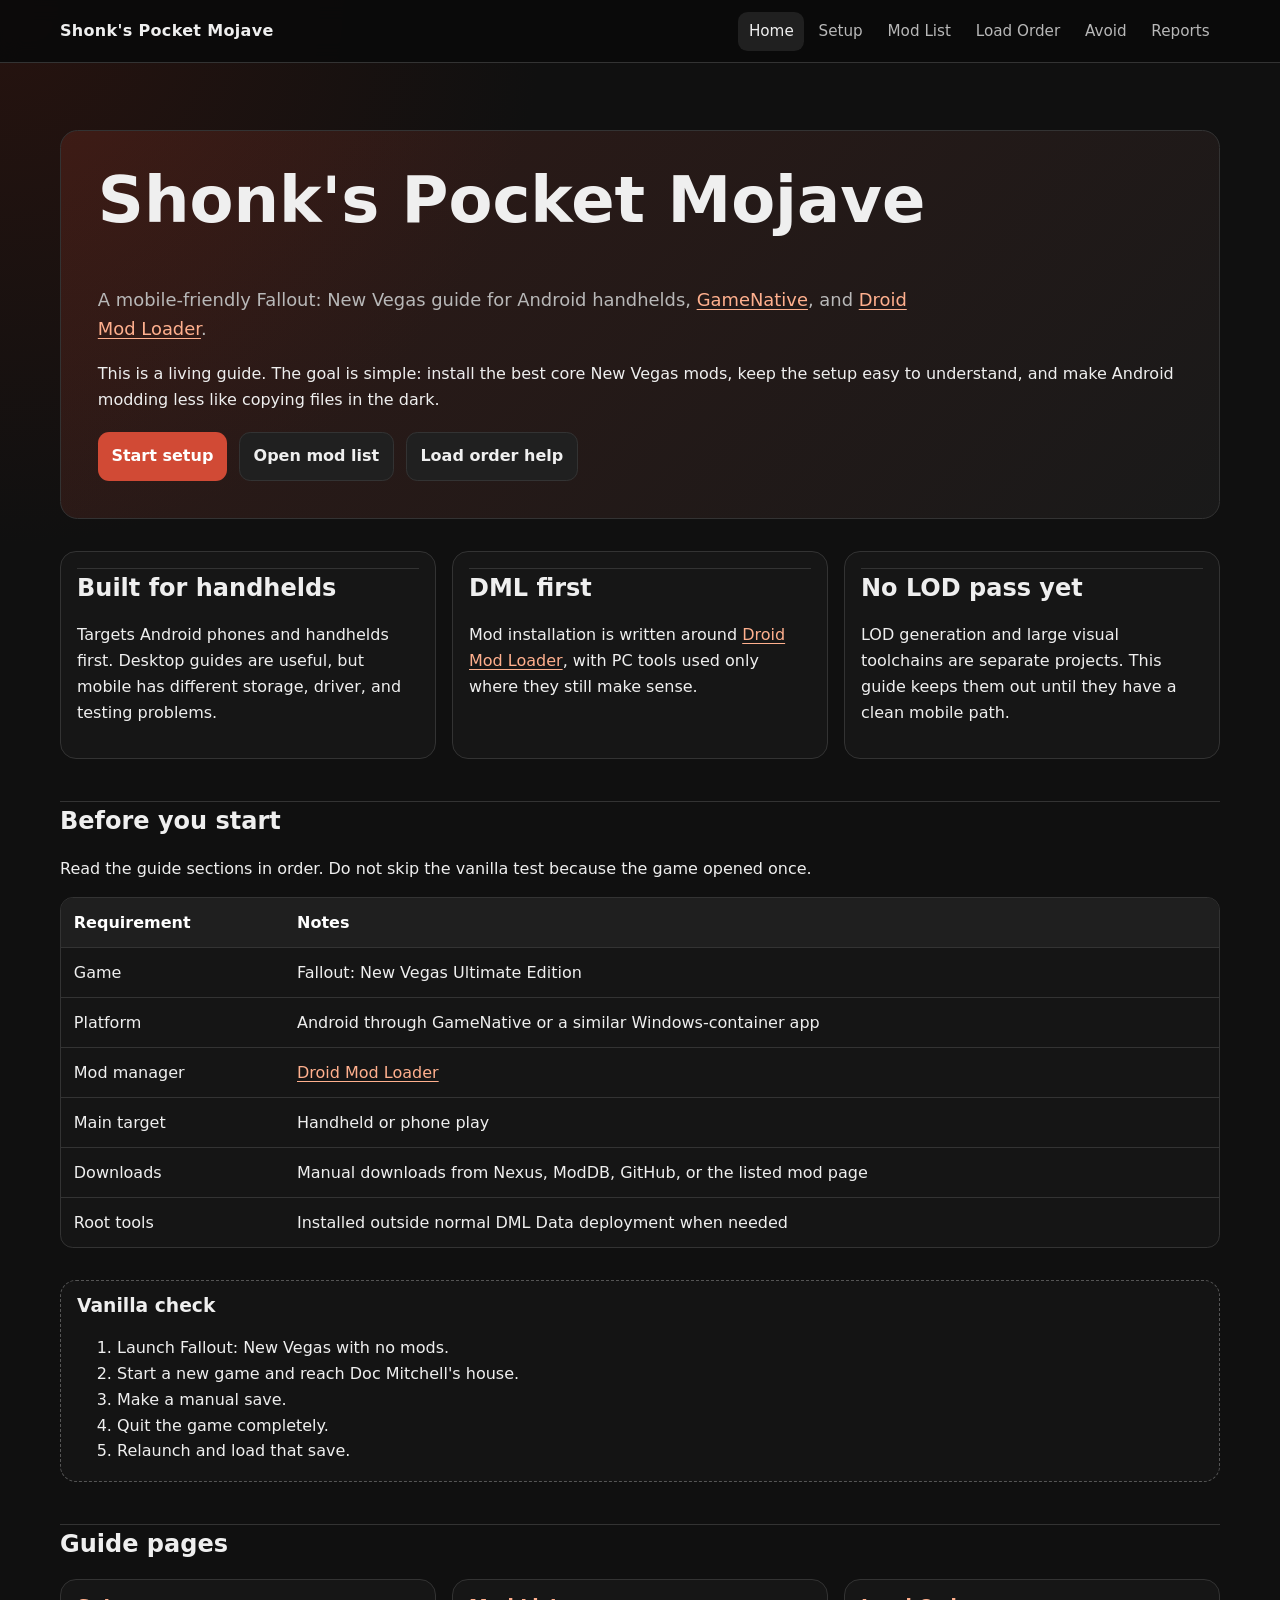
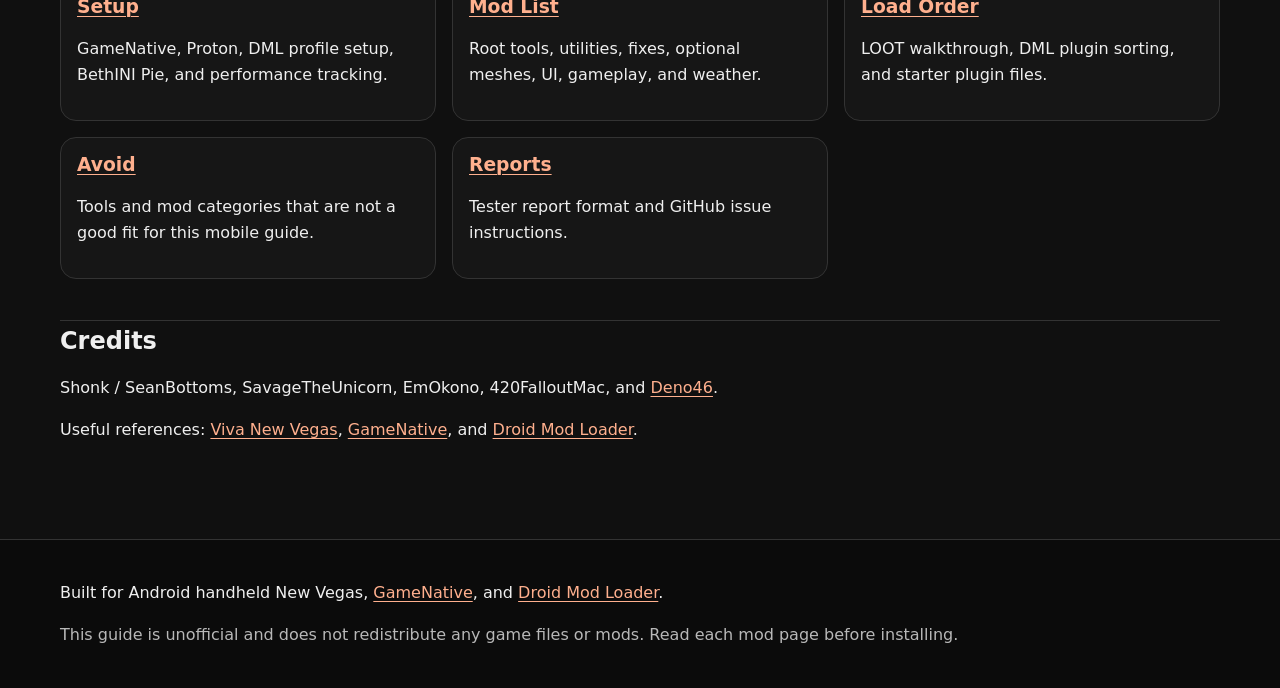
==== index.html @ 0ae74f09 "Update Pocket Mojave guide site" ====
<!doctype html>
<html lang="en">
<head>
  <meta charset="utf-8">
  <meta name="viewport" content="width=device-width, initial-scale=1">
  <title>Home | Shonk's Pocket Mojave</title>
  <meta name="description" content="A New Vegas on Android guide for GameNative, Droid Mod Loader, and handheld tinkering.">
  <link rel="stylesheet" href="styles.css">
</head>
<body>
<header class="site-header">
  <div class="wrap header-grid">
    <a class="brand" href="index.html">Shonk's Pocket Mojave</a>
    <button class="nav-toggle" aria-label="Toggle navigation" onclick="document.body.classList.toggle('nav-open')">Menu</button>
    <nav class="site-nav" aria-label="Main navigation"><a class="active" href="index.html">Home</a><a class="" href="setup.html">Setup</a><a class="" href="mods.html">Mod List</a><a class="" href="load-order.html">Load Order</a><a class="" href="avoid.html">Avoid</a><a class="" href="report.html">Reports</a></nav>
  </div>
</header>
<main class="wrap page">

<section class="hero">
  <h1>Shonk's Pocket Mojave</h1>
  <p class="subtitle">A mobile-friendly Fallout: New Vegas guide for Android handhelds, <a href="https://github.com/utkarshdalal/GameNative" target="_blank" rel="noopener">GameNative</a>, and <a href="https://github.com/CyberShonk/DroidModLoader" target="_blank" rel="noopener">Droid Mod Loader</a>.</p>
  <p>This is a living guide. The goal is simple: install the best core New Vegas mods, keep the setup easy to understand, and make Android modding less like copying files in the dark.</p>
  <div class="actions"><a class="button" href="setup.html">Start setup</a><a class="button secondary" href="mods.html">Open mod list</a><a class="button secondary" href="load-order.html">Load order help</a></div>
</section>
<section class="grid">
  <article class="card"><h2>Built for handhelds</h2><p>Targets Android phones and handhelds first. Desktop guides are useful, but mobile has different storage, driver, and testing problems.</p></article>
  <article class="card"><h2>DML first</h2><p>Mod installation is written around <a href="https://github.com/CyberShonk/DroidModLoader" target="_blank" rel="noopener">Droid Mod Loader</a>, with PC tools used only where they still make sense.</p></article>
  <article class="card"><h2>No LOD pass yet</h2><p>LOD generation and large visual toolchains are separate projects. This guide keeps them out until they have a clean mobile path.</p></article>
</section>
<section>
  <h2>Before you start</h2>
  <p>Read the guide sections in order. Do not skip the vanilla test because the game opened once.</p>
  <div class="table-wrap"><table class="mod-table"><thead><tr><th>Requirement</th><th>Notes</th></tr></thead><tbody><tr><td data-label="Requirement">Game</td><td data-label="Notes">Fallout: New Vegas Ultimate Edition</td></tr><tr><td data-label="Requirement">Platform</td><td data-label="Notes">Android through GameNative or a similar Windows-container app</td></tr><tr><td data-label="Requirement">Mod manager</td><td data-label="Notes"><a href="https://github.com/CyberShonk/DroidModLoader" target="_blank" rel="noopener">Droid Mod Loader</a></td></tr><tr><td data-label="Requirement">Main target</td><td data-label="Notes">Handheld or phone play</td></tr><tr><td data-label="Requirement">Downloads</td><td data-label="Notes">Manual downloads from Nexus, ModDB, GitHub, or the listed mod page</td></tr><tr><td data-label="Requirement">Root tools</td><td data-label="Notes">Installed outside normal DML Data deployment when needed</td></tr></tbody></table></div>
  <section class="check-card"><h3>Vanilla check</h3><ol><li>Launch Fallout: New Vegas with no mods.</li><li>Start a new game and reach Doc Mitchell's house.</li><li>Make a manual save.</li><li>Quit the game completely.</li><li>Relaunch and load that save.</li></ol></section>
</section>
<section><h2>Guide pages</h2><div class="grid"><article class="card"><h3><a href="setup.html">Setup</a></h3><p>GameNative, Proton, DML profile setup, BethINI Pie, and performance tracking.</p></article><article class="card"><h3><a href="mods.html">Mod List</a></h3><p>Root tools, utilities, fixes, optional meshes, UI, gameplay, and weather.</p></article><article class="card"><h3><a href="load-order.html">Load Order</a></h3><p>LOOT walkthrough, DML plugin sorting, and starter plugin files.</p></article><article class="card"><h3><a href="avoid.html">Avoid</a></h3><p>Tools and mod categories that are not a good fit for this mobile guide.</p></article><article class="card"><h3><a href="report.html">Reports</a></h3><p>Tester report format and GitHub issue instructions.</p></article></div></section>
<section><h2>Credits</h2><p>Shonk / SeanBottoms, SavageTheUnicorn, EmOkono, 420FalloutMac, and <a href="https://www.nexusmods.com/profile/deno46?gameId=110" target="_blank" rel="noopener">Deno46</a>.</p><p>Useful references: <a href="https://vivanewvegas.moddinglinked.com/" target="_blank" rel="noopener">Viva New Vegas</a>, <a href="https://github.com/utkarshdalal/GameNative" target="_blank" rel="noopener">GameNative</a>, and <a href="https://github.com/CyberShonk/DroidModLoader" target="_blank" rel="noopener">Droid Mod Loader</a>.</p></section>

</main>
<footer class="site-footer">
  <div class="wrap">
    <p>Built for Android handheld New Vegas, <a href="https://github.com/utkarshdalal/GameNative" target="_blank" rel="noopener">GameNative</a>, and <a href="https://github.com/CyberShonk/DroidModLoader" target="_blank" rel="noopener">Droid Mod Loader</a>.</p>
    <p class="small">This guide is unofficial and does not redistribute any game files or mods. Read each mod page before installing.</p>
  </div>
</footer>
<script src="copy.js"></script>
</body>
</html>
---- styles.css ----
:root {
  --bg: #101010;
  --panel: #171717;
  --panel-2: #202020;
  --text: #efefef;
  --muted: #b8b8b8;
  --line: #333;
  --accent: #d14a35;
  --accent-2: #f0b35b;
  --code: #0b0b0b;
  --good: #7cc576;
  --warn: #f3bd62;
  --bad: #ff7769;
  --info: #85b7ff;
  --max: 1160px;
}
* { box-sizing: border-box; }
html { scroll-behavior: smooth; }
body { margin: 0; font-family: system-ui, -apple-system, BlinkMacSystemFont, "Segoe UI", sans-serif; background: radial-gradient(circle at top left, #27130f 0, var(--bg) 34rem); color: var(--text); line-height: 1.62; }
a { color: #ffb08e; text-decoration-thickness: .08em; text-underline-offset: .18em; }
a:hover { color: #ffd1bf; }
.wrap { width: min(var(--max), calc(100% - 2rem)); margin: 0 auto; }
.site-header { position: sticky; top: 0; z-index: 20; background: rgba(10,10,10,.92); border-bottom: 1px solid var(--line); backdrop-filter: blur(10px); }
.header-grid { display: grid; grid-template-columns: auto 1fr; align-items: center; gap: 1rem; min-height: 62px; }
.brand { color: var(--text); font-weight: 800; letter-spacing: .02em; text-decoration: none; white-space: nowrap; }
.site-nav { display: flex; justify-content: flex-end; gap: .25rem; flex-wrap: wrap; }
.site-nav a { color: var(--muted); text-decoration: none; padding: .45rem .65rem; border-radius: .6rem; font-size: .95rem; }
.site-nav a:hover, .site-nav a.active { background: var(--panel-2); color: var(--text); }
.nav-toggle { display: none; background: var(--panel-2); color: var(--text); border: 1px solid var(--line); border-radius: .6rem; padding: .45rem .7rem; justify-self: end; }
.page { padding: 2.2rem 0 4rem; }
.hero { padding: clamp(1.25rem, 4vw, 2.3rem); background: linear-gradient(135deg, rgba(209,74,53,.16), rgba(255,255,255,.04)); border: 1px solid var(--line); border-radius: 1.1rem; margin-bottom: 1.4rem; }
.hero h1 { margin-top: 0; font-size: clamp(2.1rem, 7vw, 4rem); line-height: 1; }
.subtitle { color: var(--muted); font-size: 1.12rem; max-width: 72ch; }
.actions { display: flex; gap: .75rem; flex-wrap: wrap; margin-top: 1.2rem; }
.button { display: inline-flex; align-items: center; gap: .35rem; background: var(--accent); color: white; padding: .65rem .85rem; border-radius: .7rem; font-weight: 700; text-decoration: none; border: 0; }
.button.secondary { background: var(--panel-2); border: 1px solid var(--line); color: var(--text); }
.grid { display: grid; gap: 1rem; grid-template-columns: repeat(3, 1fr); }
.grid.two { grid-template-columns: repeat(2, 1fr); }
.card { background: rgba(23,23,23,.92); border: 1px solid var(--line); border-radius: 1rem; padding: 1rem; min-width: 0; }
.card h3, .card h2 { margin-top: 0; }
section { margin: 2rem 0; }
h1, h2, h3 { line-height: 1.15; }
h2 { margin-top: 2.6rem; padding-top: .4rem; border-top: 1px solid var(--line); }
h3 { margin-top: 1.8rem; }
.small, small { color: var(--muted); }
.callout { border: 1px solid var(--line); border-left: .35rem solid var(--accent); background: rgba(32,32,32,.86); border-radius: .8rem; padding: 1rem; margin: 1rem 0; }
.callout.warn { border-left-color: var(--warn); }
.callout.good { border-left-color: var(--good); }
.callout.bad { border-left-color: var(--bad); }
.table-wrap { margin: 1rem 0; border: 1px solid var(--line); border-radius: .8rem; background: rgba(23,23,23,.82); overflow: hidden; }
table { width: 100%; border-collapse: collapse; }
th, td { padding: .72rem .8rem; border-bottom: 1px solid var(--line); text-align: left; vertical-align: top; }
th { background: #1f1f1f; color: #fff; }
tr:last-child td { border-bottom: 0; }
td:nth-child(2), td:nth-child(3), td:nth-child(4) { white-space: normal; }
.badge { display: inline-block; padding: .14rem .42rem; border-radius: .5rem; font-size: .82rem; font-weight: 800; letter-spacing: .02em; white-space: nowrap; }
.req { background: rgba(124,197,118,.18); color: #baf4b6; }
.rec { background: rgba(240,179,91,.18); color: #ffd99b; }
.opt { background: rgba(255,255,255,.1); color: #d6d6d6; }
.skip { background: rgba(255,119,105,.15); color: #ffb3ab; }
.test { background: rgba(133,183,255,.16); color: #bcd8ff; }
pre { position: relative; overflow-x: auto; background: var(--code); border: 1px solid var(--line); border-radius: .8rem; padding: 1rem; white-space: pre; }
code { font-family: ui-monospace, SFMono-Regular, Menlo, Consolas, monospace; }
.copy-btn { position: absolute; top: .5rem; right: .5rem; border: 1px solid var(--line); background: var(--panel-2); color: var(--text); border-radius: .5rem; padding: .35rem .55rem; cursor: pointer; }
.check-card { background: rgba(23,23,23,.7); border: 1px dashed #555; border-radius: 1rem; padding: .85rem 1rem; }
.check-card h3 { margin-top: 0; }
.check-card ol { margin-bottom: .2rem; }
.site-footer { border-top: 1px solid var(--line); padding: 1.5rem 0; background: #0b0b0b; }
hr { border: 0; border-top: 1px solid var(--line); margin: 2rem 0; }
@media (max-width: 980px) { .grid, .grid.two { grid-template-columns: 1fr; } }
@media (max-width: 820px) {
  .header-grid { grid-template-columns: 1fr auto; }
  .nav-toggle { display: inline-block; }
  .site-nav { display: none; grid-column: 1 / -1; justify-content: flex-start; padding-bottom: .75rem; }
  body.nav-open .site-nav { display: flex; }
  .site-nav a { width: calc(50% - .25rem); background: var(--panel); }
  .wrap { width: min(100% - 1rem, var(--max)); }
  .table-wrap { border: 0; background: transparent; overflow: visible; }
  table, thead, tbody, tr, th, td { display: block; width: 100%; }
  thead { display: none; }
  tr { background: rgba(23,23,23,.9); border: 1px solid var(--line); border-radius: .85rem; margin: .75rem 0; overflow: hidden; }
  td { border-bottom: 1px solid var(--line); padding: .65rem .75rem; }
  td:last-child { border-bottom: 0; }
  td::before { content: attr(data-label); display: block; color: var(--muted); font-size: .78rem; text-transform: uppercase; letter-spacing: .06em; margin-bottom: .15rem; }
}
@media (max-width: 440px) { .site-nav a { width: 100%; } .actions .button { width: 100%; justify-content: center; } .brand { white-space: normal; } }
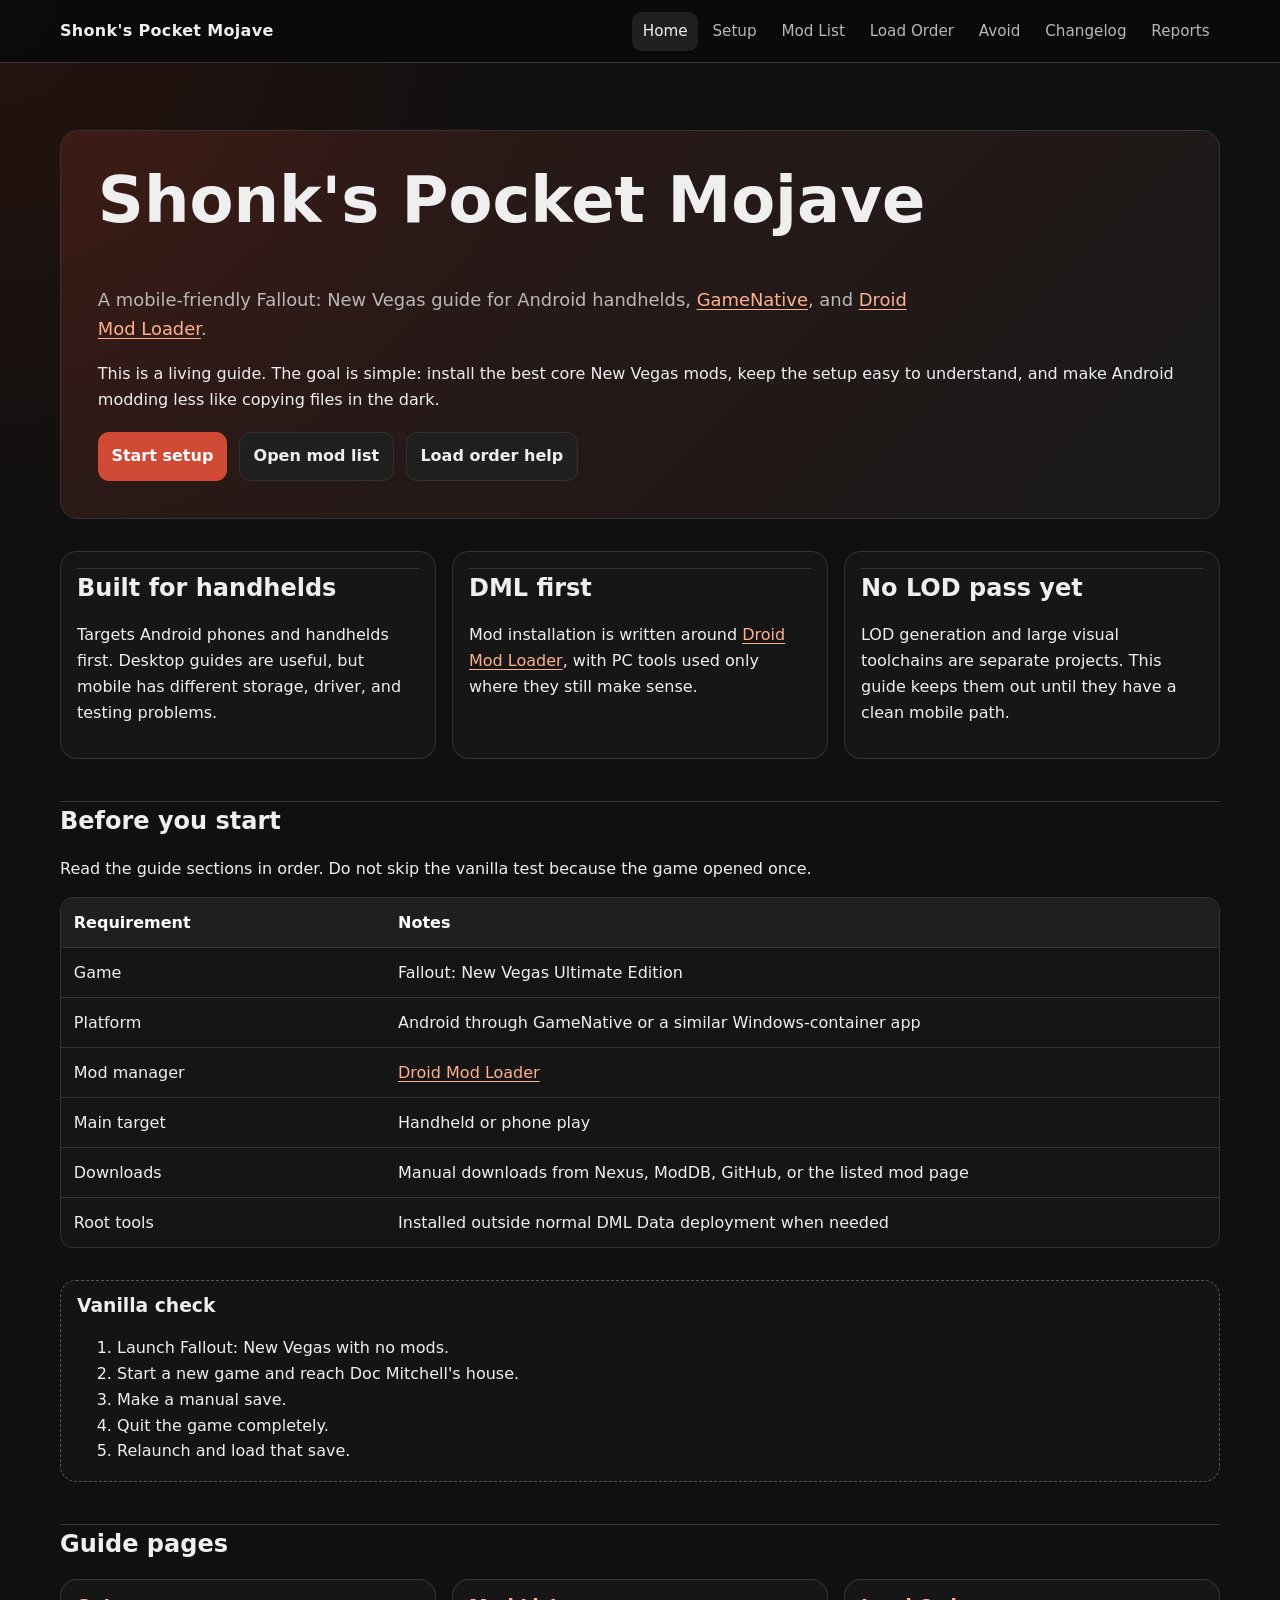
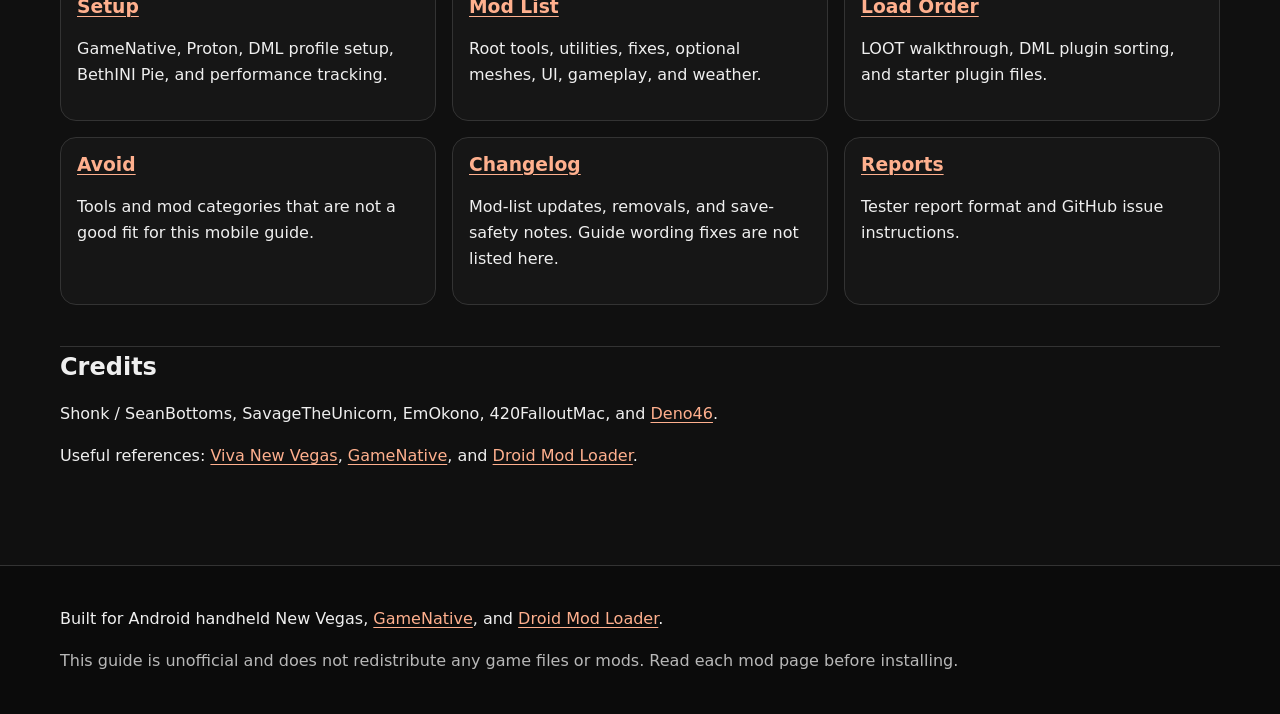
==== commit 81376943: "Add Pocket Mojave changelog" ====
--- a/index.html
+++ b/index.html
@@ -12,7 +12,7 @@
   <div class="wrap header-grid">
     <a class="brand" href="index.html">Shonk's Pocket Mojave</a>
     <button class="nav-toggle" aria-label="Toggle navigation" onclick="document.body.classList.toggle('nav-open')">Menu</button>
-    <nav class="site-nav" aria-label="Main navigation"><a class="active" href="index.html">Home</a><a class="" href="setup.html">Setup</a><a class="" href="mods.html">Mod List</a><a class="" href="load-order.html">Load Order</a><a class="" href="avoid.html">Avoid</a><a class="" href="report.html">Reports</a></nav>
+    <nav class="site-nav" aria-label="Main navigation"><a class="active" href="index.html">Home</a><a class="" href="setup.html">Setup</a><a class="" href="mods.html">Mod List</a><a class="" href="load-order.html">Load Order</a><a class="" href="avoid.html">Avoid</a><a class="" href="changelog.html">Changelog</a><a class="" href="report.html">Reports</a></nav>
   </div>
 </header>
 <main class="wrap page">
@@ -34,7 +34,7 @@
   <div class="table-wrap"><table class="mod-table"><thead><tr><th>Requirement</th><th>Notes</th></tr></thead><tbody><tr><td data-label="Requirement">Game</td><td data-label="Notes">Fallout: New Vegas Ultimate Edition</td></tr><tr><td data-label="Requirement">Platform</td><td data-label="Notes">Android through GameNative or a similar Windows-container app</td></tr><tr><td data-label="Requirement">Mod manager</td><td data-label="Notes"><a href="https://github.com/CyberShonk/DroidModLoader" target="_blank" rel="noopener">Droid Mod Loader</a></td></tr><tr><td data-label="Requirement">Main target</td><td data-label="Notes">Handheld or phone play</td></tr><tr><td data-label="Requirement">Downloads</td><td data-label="Notes">Manual downloads from Nexus, ModDB, GitHub, or the listed mod page</td></tr><tr><td data-label="Requirement">Root tools</td><td data-label="Notes">Installed outside normal DML Data deployment when needed</td></tr></tbody></table></div>
   <section class="check-card"><h3>Vanilla check</h3><ol><li>Launch Fallout: New Vegas with no mods.</li><li>Start a new game and reach Doc Mitchell's house.</li><li>Make a manual save.</li><li>Quit the game completely.</li><li>Relaunch and load that save.</li></ol></section>
 </section>
-<section><h2>Guide pages</h2><div class="grid"><article class="card"><h3><a href="setup.html">Setup</a></h3><p>GameNative, Proton, DML profile setup, BethINI Pie, and performance tracking.</p></article><article class="card"><h3><a href="mods.html">Mod List</a></h3><p>Root tools, utilities, fixes, optional meshes, UI, gameplay, and weather.</p></article><article class="card"><h3><a href="load-order.html">Load Order</a></h3><p>LOOT walkthrough, DML plugin sorting, and starter plugin files.</p></article><article class="card"><h3><a href="avoid.html">Avoid</a></h3><p>Tools and mod categories that are not a good fit for this mobile guide.</p></article><article class="card"><h3><a href="report.html">Reports</a></h3><p>Tester report format and GitHub issue instructions.</p></article></div></section>
+<section><h2>Guide pages</h2><div class="grid"><article class="card"><h3><a href="setup.html">Setup</a></h3><p>GameNative, Proton, DML profile setup, BethINI Pie, and performance tracking.</p></article><article class="card"><h3><a href="mods.html">Mod List</a></h3><p>Root tools, utilities, fixes, optional meshes, UI, gameplay, and weather.</p></article><article class="card"><h3><a href="load-order.html">Load Order</a></h3><p>LOOT walkthrough, DML plugin sorting, and starter plugin files.</p></article><article class="card"><h3><a href="avoid.html">Avoid</a></h3><p>Tools and mod categories that are not a good fit for this mobile guide.</p></article><article class="card"><h3><a href="changelog.html">Changelog</a></h3><p>Mod-list updates, removals, and save-safety notes. Guide wording fixes are not listed here.</p></article><article class="card"><h3><a href="report.html">Reports</a></h3><p>Tester report format and GitHub issue instructions.</p></article></div></section>
 <section><h2>Credits</h2><p>Shonk / SeanBottoms, SavageTheUnicorn, EmOkono, 420FalloutMac, and <a href="https://www.nexusmods.com/profile/deno46?gameId=110" target="_blank" rel="noopener">Deno46</a>.</p><p>Useful references: <a href="https://vivanewvegas.moddinglinked.com/" target="_blank" rel="noopener">Viva New Vegas</a>, <a href="https://github.com/utkarshdalal/GameNative" target="_blank" rel="noopener">GameNative</a>, and <a href="https://github.com/CyberShonk/DroidModLoader" target="_blank" rel="noopener">Droid Mod Loader</a>.</p></section>
 
 </main>
--- a/styles.css
+++ b/styles.css
@@ -53,6 +53,10 @@
 th, td { padding: .72rem .8rem; border-bottom: 1px solid var(--line); text-align: left; vertical-align: top; }
 th { background: #1f1f1f; color: #fff; }
 tr:last-child td { border-bottom: 0; }
+.mod-table th:nth-child(1), .mod-table td:nth-child(1) { width: 28%; }
+.mod-table th:nth-child(2), .mod-table td:nth-child(2) { width: 9rem; }
+.mod-table th:nth-child(3), .mod-table td:nth-child(3) { width: 26%; }
+.mod-table th:nth-child(4), .mod-table td:nth-child(4) { width: auto; }
 td:nth-child(2), td:nth-child(3), td:nth-child(4) { white-space: normal; }
 .badge { display: inline-block; padding: .14rem .42rem; border-radius: .5rem; font-size: .82rem; font-weight: 800; letter-spacing: .02em; white-space: nowrap; }
 .req { background: rgba(124,197,118,.18); color: #baf4b6; }
@@ -85,3 +89,11 @@
   td::before { content: attr(data-label); display: block; color: var(--muted); font-size: .78rem; text-transform: uppercase; letter-spacing: .06em; margin-bottom: .15rem; }
 }
 @media (max-width: 440px) { .site-nav a { width: 100%; } .actions .button { width: 100%; justify-content: center; } .brand { white-space: normal; } }
+
+.timeline { display: grid; gap: 1rem; }
+.change-entry { background: rgba(23,23,23,.92); border: 1px solid var(--line); border-radius: 1rem; padding: 1rem; }
+.change-head { display: flex; align-items: center; justify-content: space-between; gap: .75rem; flex-wrap: wrap; }
+.change-head h3 { margin: 0; }
+.change-table th:nth-child(1), .change-table td:nth-child(1) { width: 12rem; }
+.change-table th:nth-child(2), .change-table td:nth-child(2) { width: auto; }
+@media (max-width: 820px) { .change-entry { padding: .75rem; } .change-head { align-items: flex-start; } }
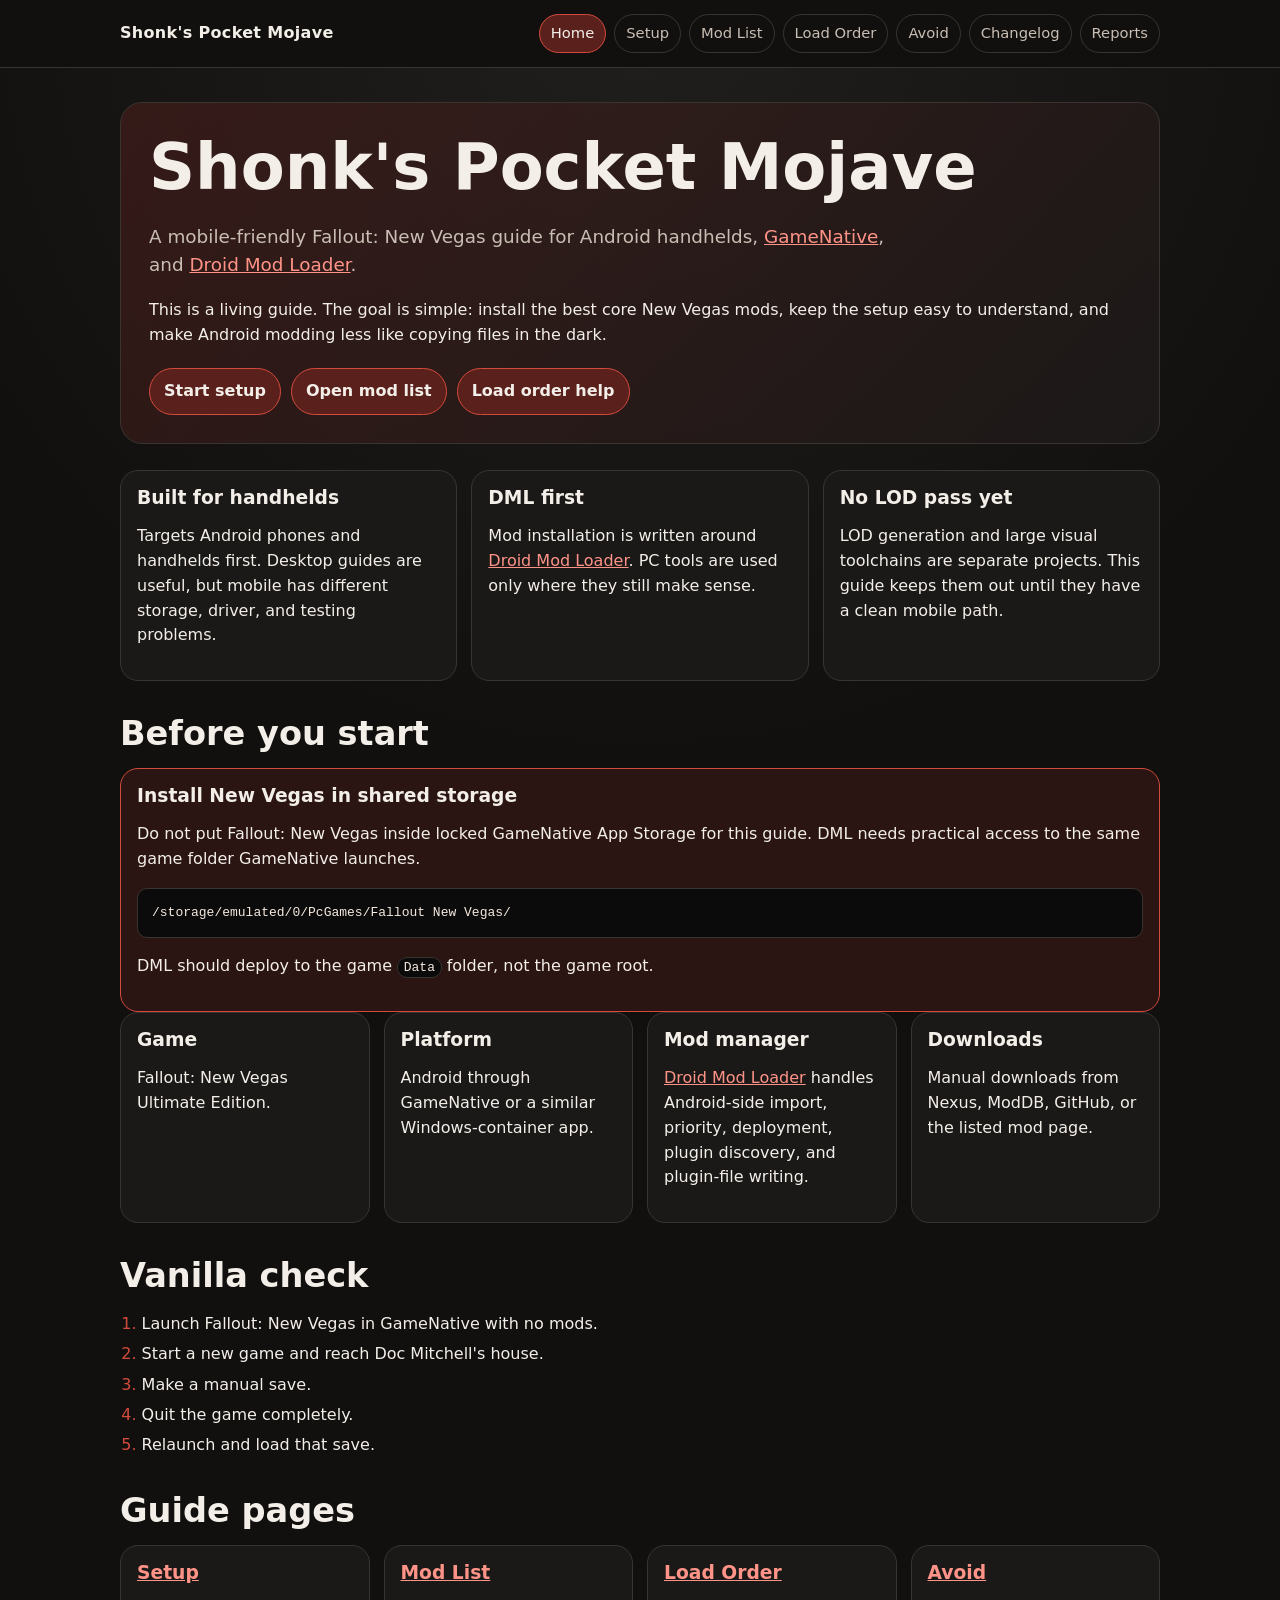
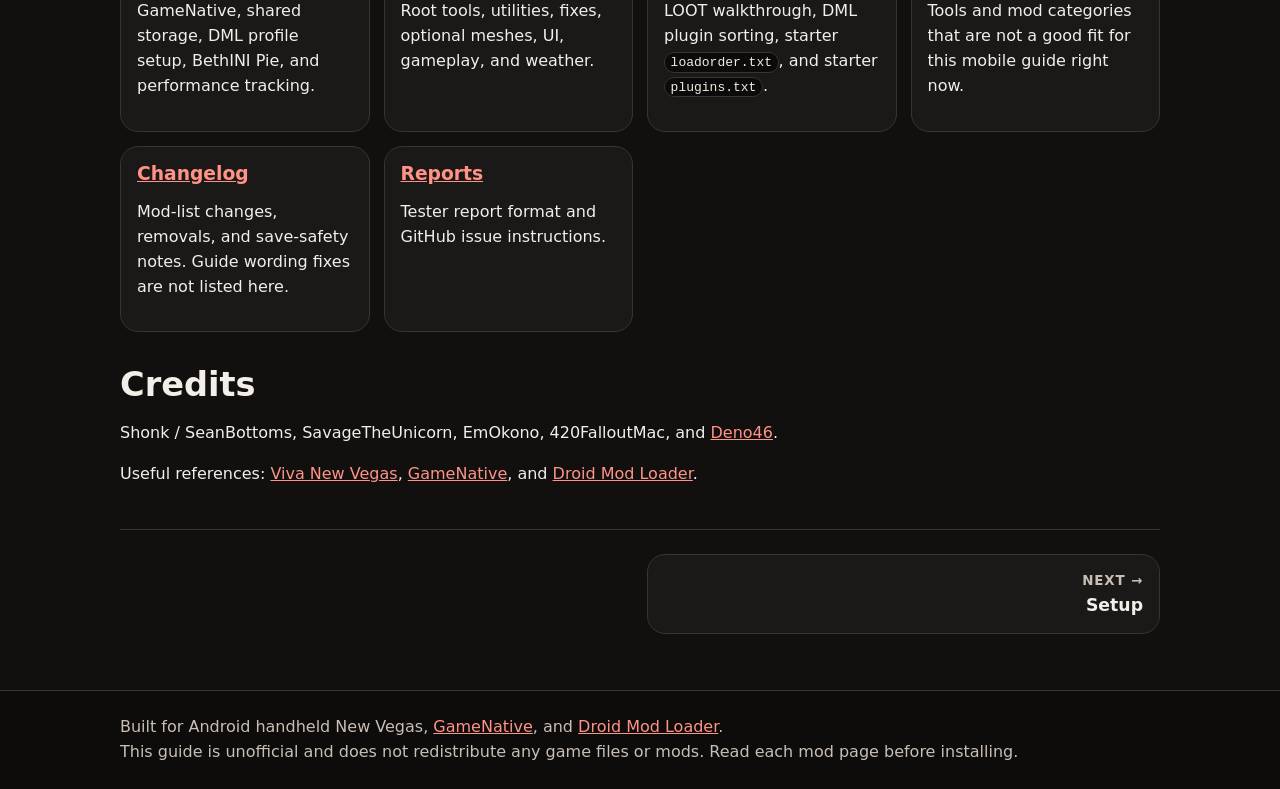
==== commit 8b521ee0: "Match Pocket Mojave layout to Pocket Wastelands" ====
--- a/index.html
+++ b/index.html
@@ -5,45 +5,100 @@
   <meta name="viewport" content="width=device-width, initial-scale=1">
   <title>Home | Shonk's Pocket Mojave</title>
   <meta name="description" content="A New Vegas on Android guide for GameNative, Droid Mod Loader, and handheld tinkering.">
-  <link rel="stylesheet" href="styles.css">
+  <link rel="stylesheet" href="assets/site.css">
 </head>
 <body>
-<header class="site-header">
-  <div class="wrap header-grid">
-    <a class="brand" href="index.html">Shonk's Pocket Mojave</a>
-    <button class="nav-toggle" aria-label="Toggle navigation" onclick="document.body.classList.toggle('nav-open')">Menu</button>
-    <nav class="site-nav" aria-label="Main navigation"><a class="active" href="index.html">Home</a><a class="" href="setup.html">Setup</a><a class="" href="mods.html">Mod List</a><a class="" href="load-order.html">Load Order</a><a class="" href="avoid.html">Avoid</a><a class="" href="changelog.html">Changelog</a><a class="" href="report.html">Reports</a></nav>
-  </div>
-</header>
-<main class="wrap page">
+  <header class="site-header">
+    <div class="container header-inner">
+      <a class="logo" href="index.html">Shonk's Pocket Mojave</a>
+      <nav class="nav" aria-label="Main navigation">
+        <a href="index.html" class="active">Home</a>
+<a href="setup.html" class="">Setup</a>
+<a href="mods.html" class="">Mod List</a>
+<a href="load-order.html" class="">Load Order</a>
+<a href="avoid.html" class="">Avoid</a>
+<a href="changelog.html" class="">Changelog</a>
+<a href="report.html" class="">Reports</a>
+      </nav>
+    </div>
+  </header>
+  <main class="container">
 
 <section class="hero">
   <h1>Shonk's Pocket Mojave</h1>
-  <p class="subtitle">A mobile-friendly Fallout: New Vegas guide for Android handhelds, <a href="https://github.com/utkarshdalal/GameNative" target="_blank" rel="noopener">GameNative</a>, and <a href="https://github.com/CyberShonk/DroidModLoader" target="_blank" rel="noopener">Droid Mod Loader</a>.</p>
+  <p class="lead">A mobile-friendly Fallout: New Vegas guide for Android handhelds, <a href="https://github.com/utkarshdalal/GameNative">GameNative</a>, and <a href="https://github.com/CyberShonk/DroidModLoader">Droid Mod Loader</a>.</p>
   <p>This is a living guide. The goal is simple: install the best core New Vegas mods, keep the setup easy to understand, and make Android modding less like copying files in the dark.</p>
-  <div class="actions"><a class="button" href="setup.html">Start setup</a><a class="button secondary" href="mods.html">Open mod list</a><a class="button secondary" href="load-order.html">Load order help</a></div>
+  <div class="actions">
+    <a class="button" href="setup.html">Start setup</a>
+    <a class="button" href="mods.html">Open mod list</a>
+    <a class="button" href="load-order.html">Load order help</a>
+  </div>
 </section>
-<section class="grid">
-  <article class="card"><h2>Built for handhelds</h2><p>Targets Android phones and handhelds first. Desktop guides are useful, but mobile has different storage, driver, and testing problems.</p></article>
-  <article class="card"><h2>DML first</h2><p>Mod installation is written around <a href="https://github.com/CyberShonk/DroidModLoader" target="_blank" rel="noopener">Droid Mod Loader</a>, with PC tools used only where they still make sense.</p></article>
-  <article class="card"><h2>No LOD pass yet</h2><p>LOD generation and large visual toolchains are separate projects. This guide keeps them out until they have a clean mobile path.</p></article>
+
+<section class="card-grid">
+  <article class="card">
+    <h3>Built for handhelds</h3>
+    <p>Targets Android phones and handhelds first. Desktop guides are useful, but mobile has different storage, driver, and testing problems.</p>
+  </article>
+  <article class="card">
+    <h3>DML first</h3>
+    <p>Mod installation is written around <a href="https://github.com/CyberShonk/DroidModLoader">Droid Mod Loader</a>. PC tools are used only where they still make sense.</p>
+  </article>
+  <article class="card">
+    <h3>No LOD pass yet</h3>
+    <p>LOD generation and large visual toolchains are separate projects. This guide keeps them out until they have a clean mobile path.</p>
+  </article>
 </section>
-<section>
-  <h2>Before you start</h2>
-  <p>Read the guide sections in order. Do not skip the vanilla test because the game opened once.</p>
-  <div class="table-wrap"><table class="mod-table"><thead><tr><th>Requirement</th><th>Notes</th></tr></thead><tbody><tr><td data-label="Requirement">Game</td><td data-label="Notes">Fallout: New Vegas Ultimate Edition</td></tr><tr><td data-label="Requirement">Platform</td><td data-label="Notes">Android through GameNative or a similar Windows-container app</td></tr><tr><td data-label="Requirement">Mod manager</td><td data-label="Notes"><a href="https://github.com/CyberShonk/DroidModLoader" target="_blank" rel="noopener">Droid Mod Loader</a></td></tr><tr><td data-label="Requirement">Main target</td><td data-label="Notes">Handheld or phone play</td></tr><tr><td data-label="Requirement">Downloads</td><td data-label="Notes">Manual downloads from Nexus, ModDB, GitHub, or the listed mod page</td></tr><tr><td data-label="Requirement">Root tools</td><td data-label="Notes">Installed outside normal DML Data deployment when needed</td></tr></tbody></table></div>
-  <section class="check-card"><h3>Vanilla check</h3><ol><li>Launch Fallout: New Vegas with no mods.</li><li>Start a new game and reach Doc Mitchell's house.</li><li>Make a manual save.</li><li>Quit the game completely.</li><li>Relaunch and load that save.</li></ol></section>
-</section>
-<section><h2>Guide pages</h2><div class="grid"><article class="card"><h3><a href="setup.html">Setup</a></h3><p>GameNative, Proton, DML profile setup, BethINI Pie, and performance tracking.</p></article><article class="card"><h3><a href="mods.html">Mod List</a></h3><p>Root tools, utilities, fixes, optional meshes, UI, gameplay, and weather.</p></article><article class="card"><h3><a href="load-order.html">Load Order</a></h3><p>LOOT walkthrough, DML plugin sorting, and starter plugin files.</p></article><article class="card"><h3><a href="avoid.html">Avoid</a></h3><p>Tools and mod categories that are not a good fit for this mobile guide.</p></article><article class="card"><h3><a href="changelog.html">Changelog</a></h3><p>Mod-list updates, removals, and save-safety notes. Guide wording fixes are not listed here.</p></article><article class="card"><h3><a href="report.html">Reports</a></h3><p>Tester report format and GitHub issue instructions.</p></article></div></section>
-<section><h2>Credits</h2><p>Shonk / SeanBottoms, SavageTheUnicorn, EmOkono, 420FalloutMac, and <a href="https://www.nexusmods.com/profile/deno46?gameId=110" target="_blank" rel="noopener">Deno46</a>.</p><p>Useful references: <a href="https://vivanewvegas.moddinglinked.com/" target="_blank" rel="noopener">Viva New Vegas</a>, <a href="https://github.com/utkarshdalal/GameNative" target="_blank" rel="noopener">GameNative</a>, and <a href="https://github.com/CyberShonk/DroidModLoader" target="_blank" rel="noopener">Droid Mod Loader</a>.</p></section>
 
-</main>
-<footer class="site-footer">
-  <div class="wrap">
-    <p>Built for Android handheld New Vegas, <a href="https://github.com/utkarshdalal/GameNative" target="_blank" rel="noopener">GameNative</a>, and <a href="https://github.com/CyberShonk/DroidModLoader" target="_blank" rel="noopener">Droid Mod Loader</a>.</p>
-    <p class="small">This guide is unofficial and does not redistribute any game files or mods. Read each mod page before installing.</p>
-  </div>
-</footer>
-<script src="copy.js"></script>
+<h2>Before you start</h2>
+<div class="callout warning">
+  <h3>Install New Vegas in shared storage</h3>
+  <p>Do not put Fallout: New Vegas inside locked GameNative App Storage for this guide. DML needs practical access to the same game folder GameNative launches.</p>
+  <pre>/storage/emulated/0/PcGames/Fallout New Vegas/</pre>
+  <p>DML should deploy to the game <code>Data</code> folder, not the game root.</p>
+</div>
+
+<div class="card-grid">
+  <article class="card"><h3>Game</h3><p>Fallout: New Vegas Ultimate Edition.</p></article>
+  <article class="card"><h3>Platform</h3><p>Android through GameNative or a similar Windows-container app.</p></article>
+  <article class="card"><h3>Mod manager</h3><p><a href="https://github.com/CyberShonk/DroidModLoader">Droid Mod Loader</a> handles Android-side import, priority, deployment, plugin discovery, and plugin-file writing.</p></article>
+  <article class="card"><h3>Downloads</h3><p>Manual downloads from Nexus, ModDB, GitHub, or the listed mod page.</p></article>
+</div>
+
+<h2>Vanilla check</h2>
+<ol class="checklist">
+  <li>Launch Fallout: New Vegas in GameNative with no mods.</li>
+  <li>Start a new game and reach Doc Mitchell's house.</li>
+  <li>Make a manual save.</li>
+  <li>Quit the game completely.</li>
+  <li>Relaunch and load that save.</li>
+</ol>
+
+<h2>Guide pages</h2>
+<div class="card-grid">
+  <article class="card"><h3><a href="setup.html">Setup</a></h3><p>GameNative, shared storage, DML profile setup, BethINI Pie, and performance tracking.</p></article>
+  <article class="card"><h3><a href="mods.html">Mod List</a></h3><p>Root tools, utilities, fixes, optional meshes, UI, gameplay, and weather.</p></article>
+  <article class="card"><h3><a href="load-order.html">Load Order</a></h3><p>LOOT walkthrough, DML plugin sorting, starter <code>loadorder.txt</code>, and starter <code>plugins.txt</code>.</p></article>
+  <article class="card"><h3><a href="avoid.html">Avoid</a></h3><p>Tools and mod categories that are not a good fit for this mobile guide right now.</p></article>
+  <article class="card"><h3><a href="changelog.html">Changelog</a></h3><p>Mod-list changes, removals, and save-safety notes. Guide wording fixes are not listed here.</p></article>
+  <article class="card"><h3><a href="report.html">Reports</a></h3><p>Tester report format and GitHub issue instructions.</p></article>
+</div>
+
+<h2>Credits</h2>
+<p>Shonk / SeanBottoms, SavageTheUnicorn, EmOkono, 420FalloutMac, and <a href="https://www.nexusmods.com/profile/deno46?gameId=110">Deno46</a>.</p>
+<p>Useful references: <a href="https://vivanewvegas.moddinglinked.com/">Viva New Vegas</a>, <a href="https://github.com/utkarshdalal/GameNative">GameNative</a>, and <a href="https://github.com/CyberShonk/DroidModLoader">Droid Mod Loader</a>.</p>
+
+
+<nav class="page-nav" aria-label="Page navigation">
+  <div class="page-nav-spacer" aria-hidden="true"></div>
+  <a class="page-nav-link next" href="setup.html"><span>Next &rarr;</span><strong>Setup</strong></a>
+</nav>
+  </main>
+  <footer class="site-footer">
+    <div class="container">
+      Built for Android handheld New Vegas, <a href="https://github.com/utkarshdalal/GameNative">GameNative</a>, and <a href="https://github.com/CyberShonk/DroidModLoader">Droid Mod Loader</a>.
+      <br>This guide is unofficial and does not redistribute any game files or mods. Read each mod page before installing.
+    </div>
+  </footer>
 </body>
-</html>+</html>
--- a/assets/site.css
+++ b/assets/site.css
@@ -0,0 +1,273 @@
+:root {
+  --bg: #11100f;
+  --panel: #1b1918;
+  --panel-soft: #242120;
+  --text: #f3eee8;
+  --muted: #c9beb4;
+  --line: #3a3430;
+  --accent: #d44b3d;
+  --accent-soft: #5a201c;
+  --code: #0b0b0b;
+  --good: #9bc48a;
+  --warn: #efc36d;
+}
+
+* { box-sizing: border-box; }
+
+html { scroll-behavior: smooth; }
+
+body {
+  margin: 0;
+  background: radial-gradient(circle at top, #211f1e 0, var(--bg) 48rem);
+  color: var(--text);
+  font-family: system-ui, -apple-system, BlinkMacSystemFont, "Segoe UI", sans-serif;
+  line-height: 1.55;
+}
+
+.container {
+  width: min(1040px, calc(100% - 28px));
+  margin: 0 auto;
+}
+
+.site-header {
+  border-bottom: 1px solid var(--line);
+  background: rgba(17, 16, 15, 0.94);
+  position: sticky;
+  top: 0;
+  z-index: 10;
+  backdrop-filter: blur(10px);
+}
+
+.header-inner {
+  display: flex;
+  align-items: center;
+  justify-content: space-between;
+  gap: 16px;
+  padding: 14px 0;
+}
+
+.logo {
+  font-weight: 800;
+  color: var(--text);
+  text-decoration: none;
+  letter-spacing: 0.02em;
+}
+
+.nav {
+  display: flex;
+  flex-wrap: wrap;
+  gap: 8px;
+  justify-content: flex-end;
+}
+
+.nav a {
+  color: var(--muted);
+  text-decoration: none;
+  border: 1px solid var(--line);
+  border-radius: 999px;
+  padding: 7px 11px;
+  font-size: 0.92rem;
+}
+
+.nav a:hover,
+.nav a.active {
+  color: var(--text);
+  border-color: var(--accent);
+  background: var(--accent-soft);
+}
+
+main { padding: 34px 0 56px; }
+
+.hero {
+  border: 1px solid var(--line);
+  background: linear-gradient(135deg, rgba(90, 32, 28, 0.45), rgba(27, 25, 24, 0.98));
+  border-radius: 22px;
+  padding: 28px;
+  margin-bottom: 26px;
+}
+
+h1, h2, h3 { line-height: 1.15; }
+h1 { font-size: clamp(2rem, 7vw, 4rem); margin: 0 0 10px; }
+h2 { font-size: clamp(1.5rem, 4vw, 2.1rem); margin: 34px 0 14px; }
+h3 { margin: 0 0 8px; }
+
+.lead { font-size: 1.15rem; color: var(--muted); max-width: 760px; }
+
+.actions { display: flex; flex-wrap: wrap; gap: 10px; margin-top: 20px; }
+.button {
+  display: inline-block;
+  text-decoration: none;
+  color: var(--text);
+  background: var(--accent-soft);
+  border: 1px solid var(--accent);
+  border-radius: 999px;
+  padding: 10px 14px;
+  font-weight: 700;
+}
+
+.card-grid {
+  display: grid;
+  grid-template-columns: repeat(auto-fit, minmax(240px, 1fr));
+  gap: 14px;
+}
+
+.card,
+.mod-card,
+.callout {
+  background: rgba(27, 25, 24, 0.96);
+  border: 1px solid var(--line);
+  border-radius: 18px;
+  padding: 16px;
+}
+
+.mod-list {
+  display: grid;
+  gap: 12px;
+}
+
+.mod-card {
+  display: grid;
+  gap: 10px;
+}
+
+.mod-card header {
+  display: flex;
+  justify-content: space-between;
+  gap: 12px;
+  align-items: start;
+}
+
+.badge {
+  display: inline-block;
+  font-size: 0.8rem;
+  font-weight: 800;
+  padding: 4px 8px;
+  border-radius: 999px;
+  color: var(--bg);
+  background: var(--good);
+  white-space: nowrap;
+}
+
+.badge.recommended { background: var(--warn); }
+.badge.optional { background: #b7a6e8; }
+
+.meta {
+  display: grid;
+  grid-template-columns: repeat(auto-fit, minmax(160px, 1fr));
+  gap: 8px;
+  color: var(--muted);
+}
+
+.meta div {
+  background: var(--panel-soft);
+  border: 1px solid var(--line);
+  border-radius: 12px;
+  padding: 10px;
+}
+
+.meta strong { display: block; color: var(--text); font-size: 0.86rem; }
+
+.warning { border-color: var(--accent); background: rgba(90, 32, 28, 0.35); }
+.notice { border-color: #68522b; background: rgba(104, 82, 43, 0.25); }
+
+ul, ol { padding-left: 1.35rem; }
+li { margin: 0.35rem 0; }
+
+a { color: #ff9387; }
+a:hover { color: #ffc2bc; }
+
+code, pre {
+  background: var(--code);
+  color: #f6eadf;
+  border: 1px solid var(--line);
+  border-radius: 10px;
+}
+
+code { padding: 0.1rem 0.35rem; }
+pre {
+  padding: 14px;
+  overflow-x: auto;
+  white-space: pre;
+}
+
+.checklist li::marker { color: var(--accent); }
+
+/* Bottom page navigation */
+.page-nav {
+  display: grid;
+  grid-template-columns: repeat(2, minmax(0, 1fr));
+  gap: 14px;
+  margin: 42px 0 0;
+  padding-top: 24px;
+  border-top: 1px solid var(--line);
+}
+
+.page-nav-link {
+  display: block;
+  text-decoration: none;
+  color: var(--text);
+  background: rgba(27, 25, 24, 0.96);
+  border: 1px solid var(--line);
+  border-radius: 18px;
+  padding: 16px;
+}
+
+.page-nav-link:hover {
+  border-color: var(--accent);
+  background: rgba(90, 32, 28, 0.35);
+}
+
+.page-nav-link span {
+  display: block;
+  color: var(--muted);
+  font-size: 0.84rem;
+  font-weight: 800;
+  letter-spacing: 0.06em;
+  text-transform: uppercase;
+  margin-bottom: 4px;
+}
+
+.page-nav-link strong {
+  display: block;
+  font-size: 1.08rem;
+  line-height: 1.25;
+}
+
+.page-nav-link.next {
+  text-align: right;
+}
+
+.page-nav-spacer {
+  min-height: 1px;
+}
+
+.site-footer {
+  border-top: 1px solid var(--line);
+  color: var(--muted);
+  padding: 24px 0;
+  background: #0d0c0b;
+}
+
+@media (max-width: 720px) {
+  .header-inner { align-items: flex-start; flex-direction: column; }
+  .nav { justify-content: flex-start; }
+  .nav a { font-size: 0.88rem; padding: 6px 9px; }
+  .hero { padding: 20px; border-radius: 18px; }
+  .mod-card header { flex-direction: column; }
+  .container { width: min(100% - 20px, 1040px); }
+}
+
+
+@media (max-width: 560px) {
+  .page-nav {
+    grid-template-columns: 1fr;
+  }
+
+  .page-nav-spacer {
+    display: none;
+  }
+
+  .page-nav-link.next {
+    text-align: left;
+  }
+}
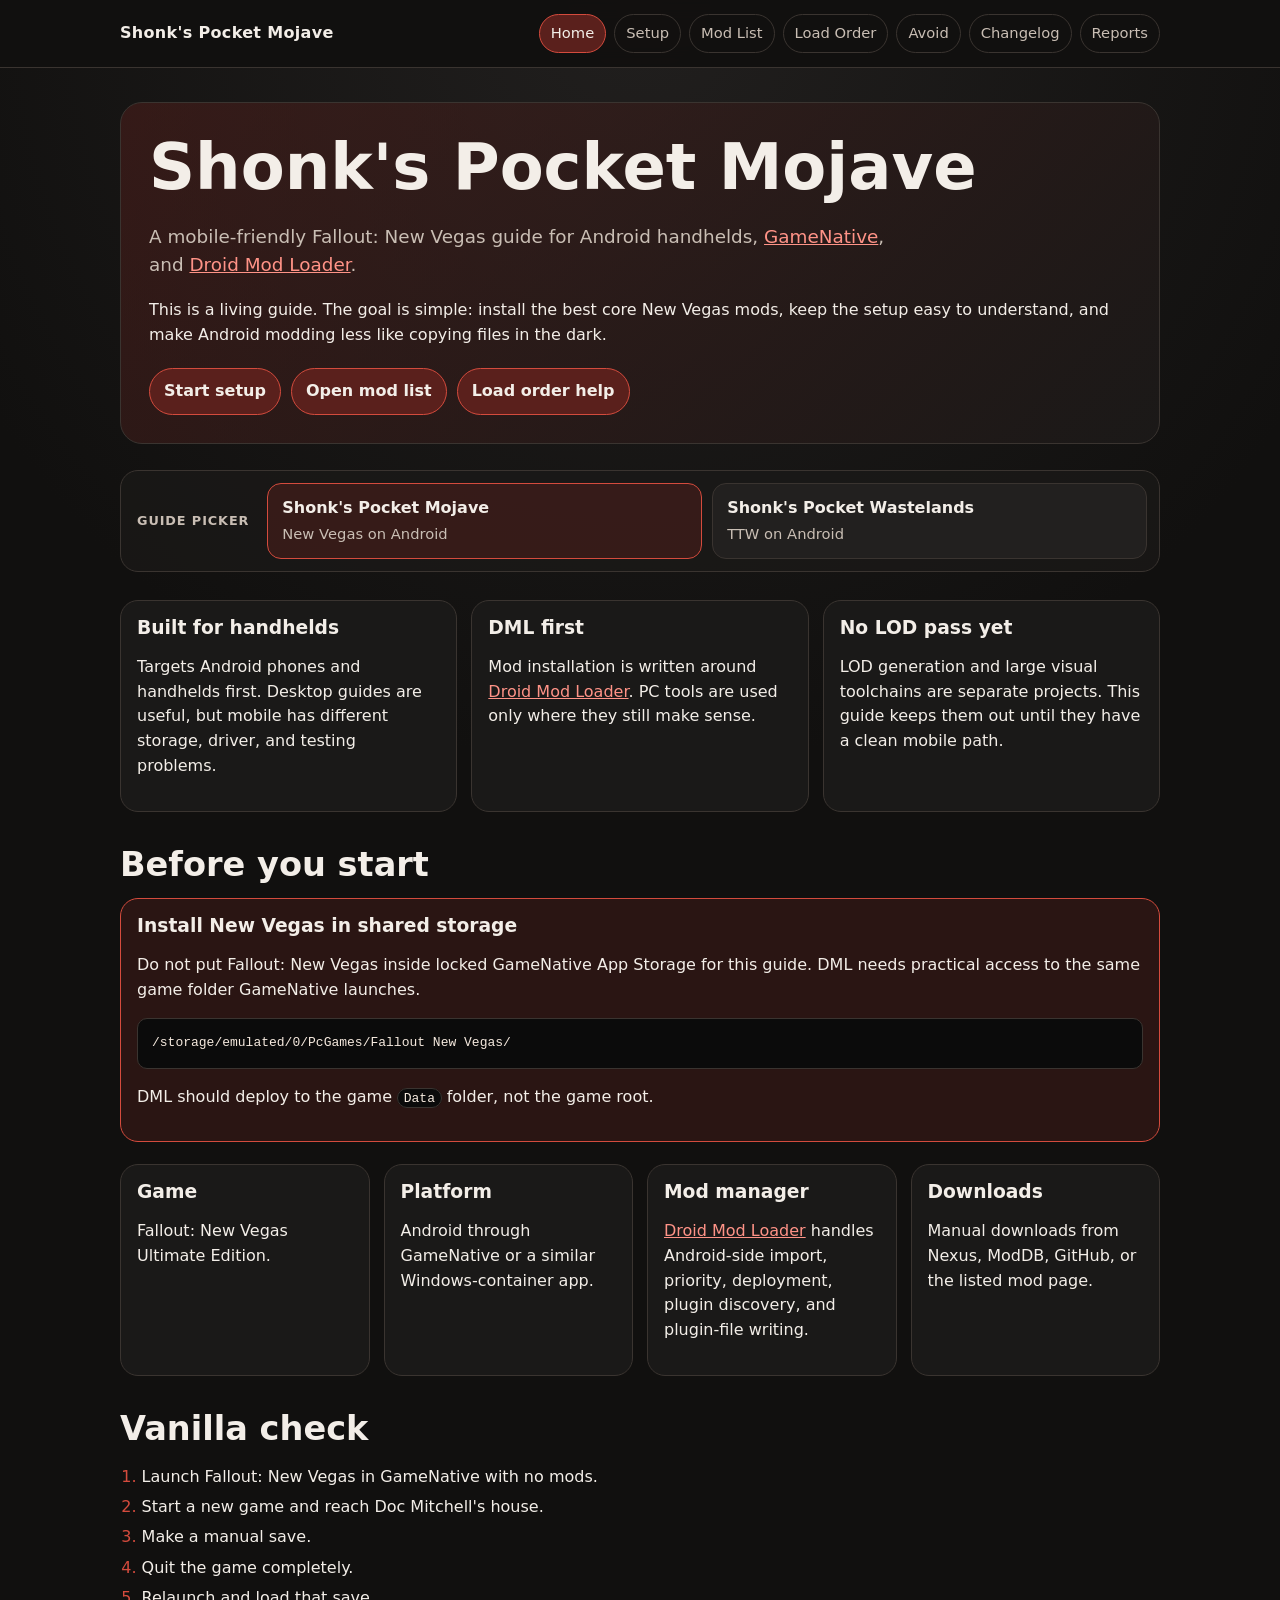
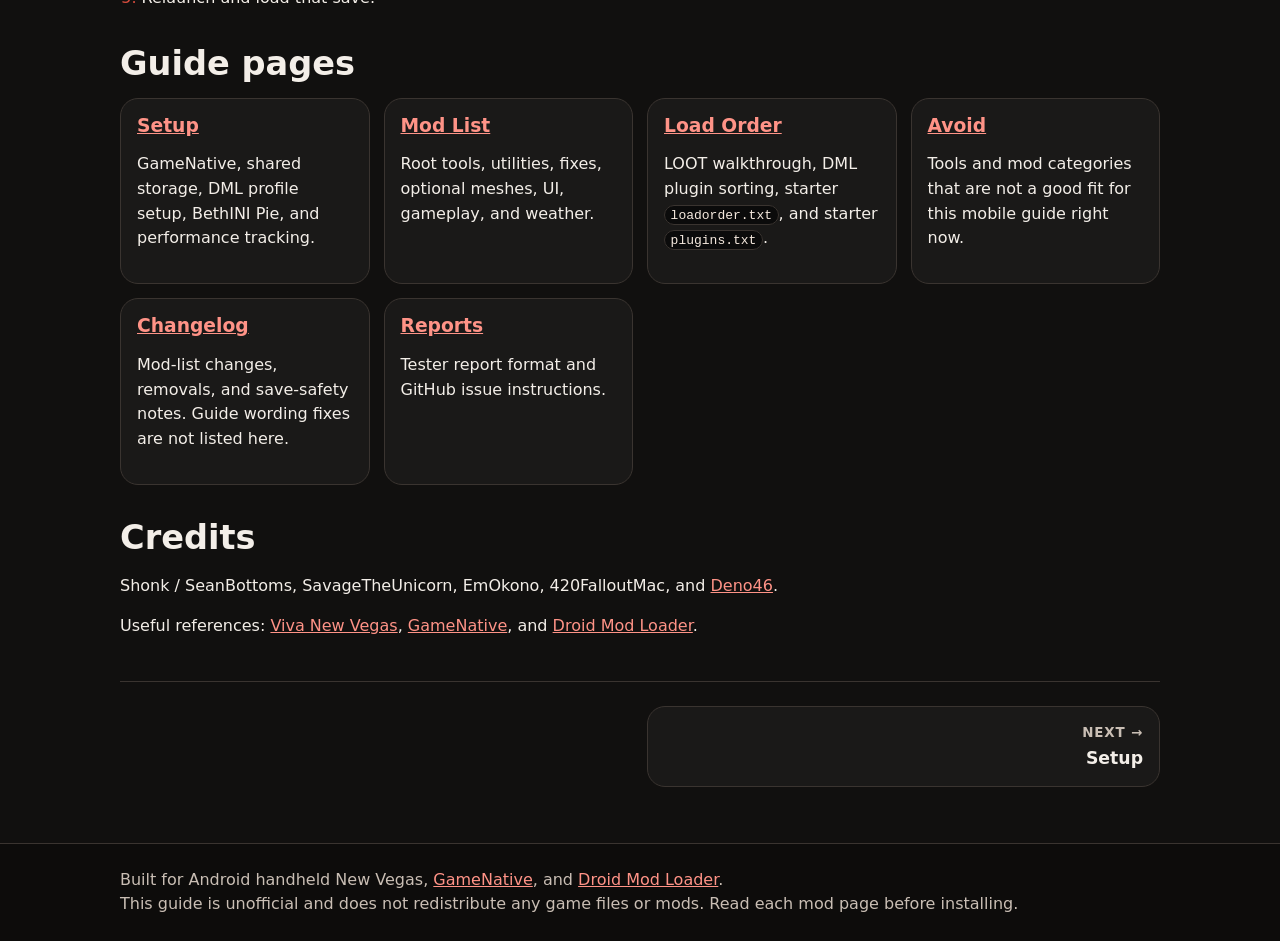
==== commit 18e67331: "Fix homepage guide picker and spacing" ====
--- a/index.html
+++ b/index.html
@@ -33,6 +33,18 @@
     <a class="button" href="mods.html">Open mod list</a>
     <a class="button" href="load-order.html">Load order help</a>
   </div>
+</section>
+
+<section class="guide-switcher" aria-label="Guide picker">
+  <span class="guide-switcher-label">Guide picker</span>
+  <a class="guide-chip current" href="/PocketMojave/">
+    <strong>Shonk's Pocket Mojave</strong>
+    <span>New Vegas on Android</span>
+  </a>
+  <a class="guide-chip" href="/PocketWastelands/">
+    <strong>Shonk's Pocket Wastelands</strong>
+    <span>TTW on Android</span>
+  </a>
 </section>
 
 <section class="card-grid">
--- a/assets/site.css
+++ b/assets/site.css
@@ -192,6 +192,76 @@
 
 .checklist li::marker { color: var(--accent); }
 
+
+/* Compact cross-guide selector */
+.guide-switcher {
+  display: flex;
+  align-items: stretch;
+  gap: 10px;
+  margin: 0 0 28px;
+  padding: 12px;
+  background: rgba(27, 25, 24, 0.72);
+  border: 1px solid var(--line);
+  border-radius: 18px;
+}
+
+.guide-switcher-label {
+  display: flex;
+  align-items: center;
+  color: var(--muted);
+  font-size: 0.8rem;
+  font-weight: 900;
+  letter-spacing: 0.07em;
+  text-transform: uppercase;
+  padding: 0 8px 0 4px;
+  white-space: nowrap;
+}
+
+.guide-chip {
+  flex: 1 1 0;
+  min-width: 0;
+  display: block;
+  color: var(--text);
+  text-decoration: none;
+  background: rgba(36, 33, 32, 0.94);
+  border: 1px solid var(--line);
+  border-radius: 14px;
+  padding: 12px 14px;
+}
+
+.guide-chip:hover {
+  border-color: var(--accent);
+  background: rgba(90, 32, 28, 0.35);
+}
+
+.guide-chip.current {
+  border-color: var(--accent);
+  background: rgba(90, 32, 28, 0.45);
+}
+
+.guide-chip strong,
+.guide-chip span {
+  display: block;
+}
+
+.guide-chip span {
+  color: var(--muted);
+  font-size: 0.92rem;
+  margin-top: 3px;
+}
+
+.card-grid,
+.mod-list,
+.callout {
+  margin-bottom: 22px;
+}
+
+.callout + .card-grid,
+.callout + .mod-list,
+.guide-switcher + .card-grid {
+  margin-top: 16px;
+}
+
 /* Bottom page navigation */
 .page-nav {
   display: grid;
@@ -255,6 +325,16 @@
   .hero { padding: 20px; border-radius: 18px; }
   .mod-card header { flex-direction: column; }
   .container { width: min(100% - 20px, 1040px); }
+
+  .guide-switcher {
+    flex-direction: column;
+    margin-bottom: 24px;
+  }
+
+  .guide-switcher-label {
+    padding: 0;
+  }
+
 }
 
 
